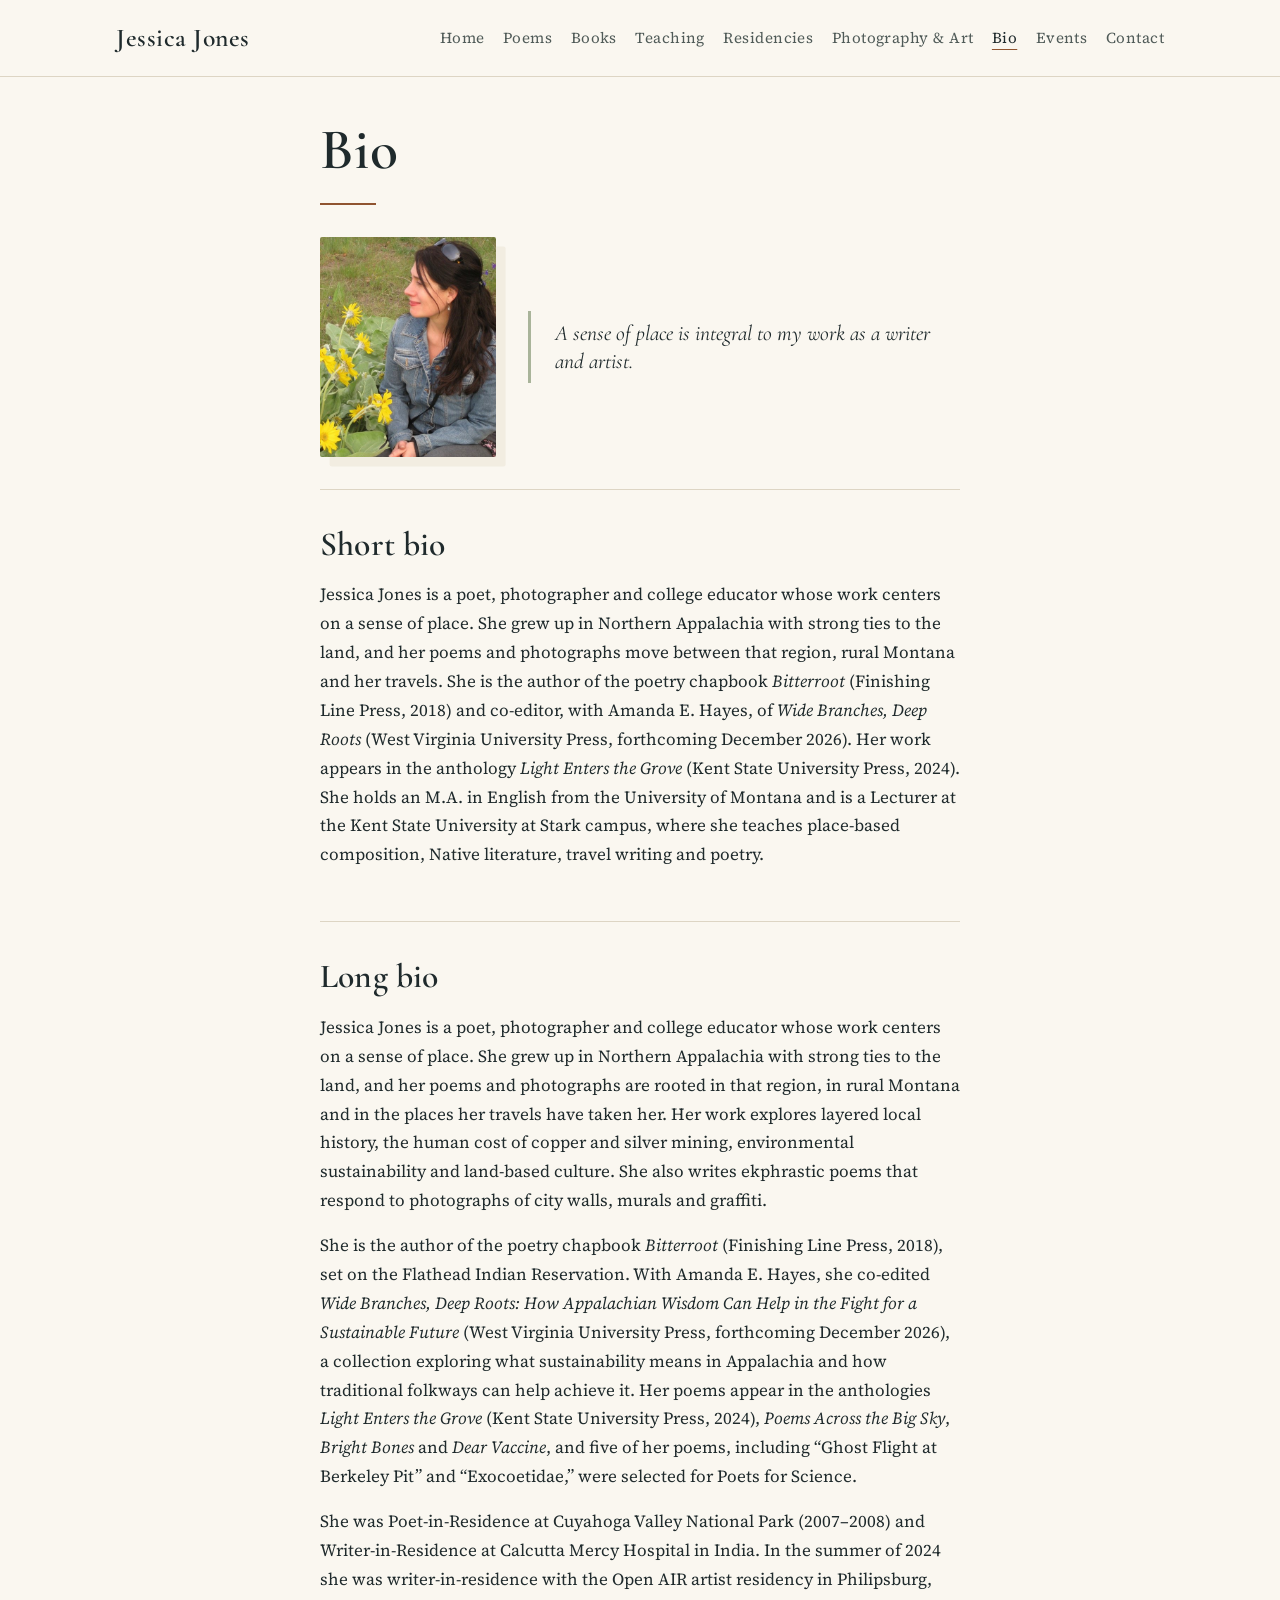
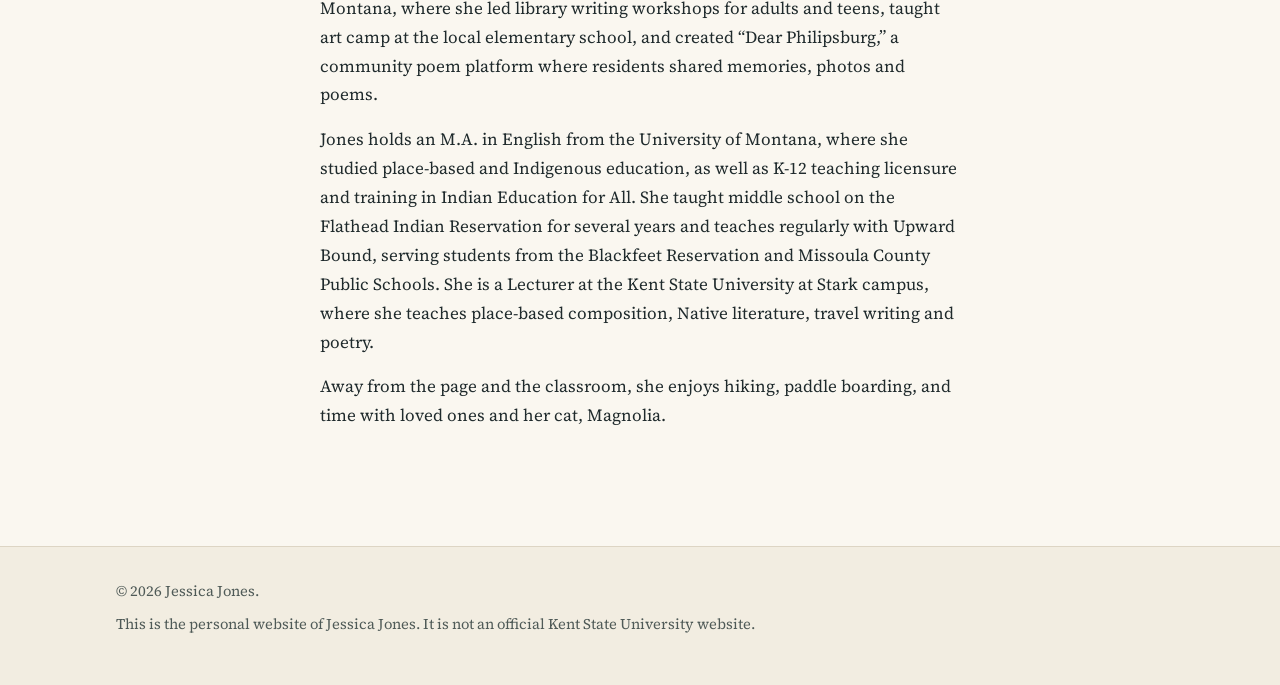
==== bio.html @ 5ef58583 "Add Jessica Jones personal author and educator website Static HTML/CSS site with all text in content" ====
<!doctype html>
<html lang="en" class="no-js">
<head>
  <meta charset="utf-8">
  <meta name="viewport" content="width=device-width, initial-scale=1">
  <script>document.documentElement.classList.remove("no-js");</script>
  <title>Bio · Jessica Jones</title>
  <meta name="description" content="Short and long biographies of Jessica Jones, poet, photographer and Lecturer at the Kent State University at Stark campus.">
  <meta name="author" content="Jessica Jones">
  <!-- DRAFT: remove this line when the site is ready to appear in search engines -->
  <meta name="robots" content="noindex, nofollow">
  <link rel="canonical" href="https://jdogherman.github.io/jessica-jones-site/bio.html">

  <!-- Open Graph / social sharing -->
  <meta property="og:type" content="website">
  <meta property="og:site_name" content="Jessica Jones">
  <meta property="og:title" content="Bio · Jessica Jones">
  <meta property="og:description" content="Short and long biographies of Jessica Jones, poet, photographer and Lecturer at the Kent State University at Stark campus.">
  <meta property="og:url" content="https://jdogherman.github.io/jessica-jones-site/bio.html">
  <meta property="og:image" content="https://jdogherman.github.io/jessica-jones-site/images/og-image.jpg">
  <meta name="twitter:card" content="summary_large_image">

  <link rel="preconnect" href="https://fonts.googleapis.com">
  <link rel="preconnect" href="https://fonts.gstatic.com" crossorigin>
  <link rel="stylesheet" href="https://fonts.googleapis.com/css2?family=Cormorant+Garamond:ital,wght@0,500;0,600;1,500&amp;family=Source+Serif+4:ital,opsz,wght@0,8..60,400;0,8..60,500;1,8..60,400&amp;display=swap">
  <link rel="stylesheet" href="assets/css/style.css">
  <link rel="icon" href="data:image/svg+xml,%3Csvg xmlns='http://www.w3.org/2000/svg' viewBox='0 0 32 32'%3E%3Crect width='32' height='32' rx='4' fill='%233d5a40'/%3E%3Ctext x='16' y='22' font-family='Georgia,serif' font-size='16' text-anchor='middle' fill='%23faf7f0'%3EJJ%3C/text%3E%3C/svg%3E">
  <script src="assets/js/site.js" defer></script>
</head>
<body data-page="bio">
  <a class="skip-link" href="#main">Skip to content</a>

  <header class="site-header">
    <div class="header-inner">
      <a class="site-name" href="index.html">Jessica Jones</a>
      <button class="nav-toggle" type="button" aria-expanded="false" aria-controls="site-nav">Menu</button>
      <nav id="site-nav" aria-label="Main">
        <ul>
          <li><a href="index.html">Home</a></li>
          <li><a href="poems.html">Poems</a></li>
          <li><a href="books.html">Books</a></li>
          <li><a href="teaching.html">Teaching</a></li>
          <li><a href="residencies.html">Residencies</a></li>
          <li><a href="photography.html">Photography &amp; Art</a></li>
          <li><a href="bio.html" aria-current="page">Bio</a></li>
          <li><a href="events.html">Events</a></li>
          <li><a href="contact.html">Contact</a></li>
        </ul>
      </nav>
    </div>
  </header>

  <main id="main" tabindex="-1">
    <header class="page-head">
      <h1>Bio</h1>
    </header>
    <div id="content" aria-busy="true">
      <noscript><p>This site needs JavaScript turned on to show its content.</p></noscript>
    </div>
  </main>

  <footer class="site-footer">
    <div class="footer-inner">
      <p>&copy; <span id="year">2026</span> Jessica Jones.</p>
      <p id="disclaimer">This is the personal website of Jessica Jones. It is not an official Kent State University website.</p>
    </div>
  </footer>
</body>
</html>
---- assets/css/style.css ----
/* ==========================================================
   Jessica Jones: personal site styles
   Colours: off-white paper, deep ink, Appalachian moss
   and Montana copper / sage.
   ========================================================== */

:root {
  --paper: #faf7f0;
  --paper-deep: #f2ede1;
  --ink: #1f2a2c;
  --ink-soft: #4f5a57;      /* 6.6:1 on paper */
  --moss: #3d5a40;          /* 7.0:1 on paper */
  --copper: #8f5430;        /* 5.6:1 on paper */
  --sage: #a9b49a;
  --rule: #ddd5c4;
  --ph-bg: #fff4d6;
  --ph-ink: #6b4a00;

  --serif-display: "Cormorant Garamond", "Garamond", "Georgia", serif;
  --serif-text: "Source Serif 4", "Georgia", "Times New Roman", serif;

  --measure: 40rem;
  --wide: 68rem;
  --gutter: 1.25rem;
}

*, *::before, *::after { box-sizing: border-box; }

html { -webkit-text-size-adjust: 100%; }

body {
  margin: 0;
  background: var(--paper);
  color: var(--ink);
  font-family: var(--serif-text);
  font-size: 1.0625rem;
  line-height: 1.7;
  font-optical-sizing: auto;
}

img { max-width: 100%; height: auto; display: block; }

a {
  color: var(--moss);
  text-decoration-thickness: 1px;
  text-underline-offset: 0.18em;
}
a:hover { color: var(--copper); }

:focus-visible {
  outline: 3px solid var(--copper);
  outline-offset: 3px;
  border-radius: 2px;
}

h1, h2, h3 {
  font-family: var(--serif-display);
  font-weight: 600;
  line-height: 1.15;
  color: var(--ink);
  letter-spacing: 0.005em;
}
h1 { font-size: clamp(2.4rem, 7vw, 3.6rem); margin: 0 0 0.5rem; }
h2 { font-size: clamp(1.6rem, 4.5vw, 2.1rem); margin: 0 0 1rem; }
h3 { font-size: 1.4rem; margin: 0 0 0.35rem; }

p { margin: 0 0 1rem; }

.skip-link {
  position: absolute; left: -999px; top: 0;
  background: var(--ink); color: var(--paper);
  padding: 0.6rem 1rem; z-index: 10;
}
.skip-link:focus { left: 1rem; top: 1rem; }

.visually-hidden {
  position: absolute !important; width: 1px; height: 1px;
  overflow: hidden; clip: rect(0 0 0 0); white-space: nowrap;
}

/* ---------- Header & nav ---------- */
.site-header {
  border-bottom: 1px solid var(--rule);
}
.header-inner {
  max-width: var(--wide);
  margin: 0 auto;
  padding: 1rem var(--gutter);
  display: flex; flex-wrap: wrap; align-items: center;
  justify-content: space-between; gap: 0.5rem 1.5rem;
}
.site-name {
  font-family: var(--serif-display);
  font-size: 1.6rem; font-weight: 600;
  color: var(--ink); text-decoration: none;
  letter-spacing: 0.02em;
}
.site-name:hover { color: var(--moss); }

.nav-toggle {
  font: inherit; font-size: 0.95rem;
  background: none; color: var(--ink);
  border: 1px solid var(--rule); border-radius: 999px;
  padding: 0.35rem 0.95rem; cursor: pointer;
  min-height: 44px;
}
.nav-toggle:hover { border-color: var(--moss); color: var(--moss); }

#site-nav { flex-basis: 100%; display: none; }
#site-nav.is-open { display: block; }
.no-js #site-nav { display: block; }
#site-nav ul {
  list-style: none; margin: 0; padding: 0.5rem 0 0.25rem;
  display: grid; gap: 0.1rem;
}
#site-nav a {
  display: block; padding: 0.45rem 0;
  color: var(--ink-soft); text-decoration: none;
  font-size: 1rem; letter-spacing: 0.03em;
}
#site-nav a:hover { color: var(--moss); }
#site-nav a[aria-current="page"] {
  color: var(--ink);
  text-decoration: underline;
  text-decoration-color: var(--copper);
  text-underline-offset: 0.4em;
}

@media (min-width: 60rem) {
  .nav-toggle { display: none; }
  #site-nav { display: block; flex-basis: auto; }
  #site-nav ul { display: flex; flex-wrap: wrap; gap: 0 1.15rem; padding: 0; }
  #site-nav a { font-size: 0.95rem; padding: 0.3rem 0; }
}

/* ---------- Main ---------- */
main {
  max-width: var(--wide);
  margin: 0 auto;
  padding: 2.5rem var(--gutter) 4rem;
}
.page-head { max-width: var(--measure); margin: 0 auto 2rem; }
.page-head h1 { margin-bottom: 0.25rem; }
.page-head::after {
  content: ""; display: block; width: 3.5rem; height: 2px;
  background: var(--copper); margin-top: 1.25rem;
}

#content > *, .measure { max-width: var(--measure); margin-left: auto; margin-right: auto; }
#content > .wide, #content > .gallery, #content > .hero { max-width: var(--wide); }

.section { padding: 2.25rem 0; border-top: 1px solid var(--rule); }

.lede { font-size: 1.15rem; color: var(--ink); }
.eyebrow {
  font-size: 0.8rem; letter-spacing: 0.14em; text-transform: uppercase;
  color: var(--copper); margin-bottom: 0.4rem;
}
.more { font-style: italic; }

/* ---------- Home ---------- */
.hero {
  display: grid; gap: 2rem; align-items: center;
  padding: 0.5rem 0 2.5rem;
}
.hero-name { font-size: clamp(2.8rem, 10vw, 4.6rem); font-weight: 500; margin: 0; }
.hero-tagline {
  font-family: var(--serif-display); font-style: italic;
  font-size: clamp(1.3rem, 3.5vw, 1.65rem); color: var(--moss);
  margin: 0.35rem 0 0.75rem;
}
.hero-title { color: var(--ink-soft); margin: 0; }
.hero-photo { max-width: 22rem; }
@media (min-width: 46rem) {
  .hero { grid-template-columns: 1.4fr 1fr; gap: 3rem; padding-top: 1.5rem; }
  .hero-photo { justify-self: end; width: 100%; }
}

.headshot {
  width: 100%; aspect-ratio: 4 / 5; object-fit: cover;
  border-radius: 2px;
  box-shadow: 0.6rem 0.6rem 0 var(--paper-deep);
}
.headshot.small { max-width: 11rem; }

.intro { border-top: none; padding-top: 0.5rem; }
.intro .lede p:first-child::first-letter {
  font-family: var(--serif-display);
  float: left; font-size: 3.6em; line-height: 0.85;
  padding: 0.08em 0.1em 0 0; color: var(--moss);
}

.pull-quote { margin: 0; padding: 0.5rem 0 0.5rem 1.5rem; border-left: 3px solid var(--sage); }
.pull-quote blockquote { margin: 0; }
.pull-quote p {
  font-family: var(--serif-display); font-style: italic;
  font-size: clamp(1.6rem, 4.5vw, 2.15rem); line-height: 1.3; margin: 0;
}
.pull-quote figcaption { margin-top: 0.75rem; color: var(--ink-soft); font-size: 0.95rem; }
.pull-quote.small p { font-size: 1.35rem; }
.quote-section { padding: 3rem 0; }

.cards { display: grid; gap: 1.5rem; }
@media (min-width: 40rem) { .cards { grid-template-columns: 1fr 1fr; } }
.card {
  background: var(--paper-deep);
  border-radius: 3px; overflow: hidden;
  display: flex; flex-direction: column;
}
.card-media { background: var(--paper-deep); }
.card-media .img-ph { aspect-ratio: 2 / 3; max-height: 16rem; width: 100%; }
.card-media img.cover { height: 16rem; width: 100%; object-fit: contain; padding: 1rem 0 0; }
.card-body { padding: 1.25rem 1.25rem 0.75rem; }

.teaser { display: grid; gap: 1.5rem; align-items: start; }
@media (min-width: 40rem) { .teaser { grid-template-columns: 1fr 1fr; } }

.explore { list-style: none; margin: 0; padding: 0; display: grid; gap: 0; }
@media (min-width: 40rem) { .explore { grid-template-columns: 1fr 1fr; column-gap: 2rem; } }
.explore a {
  display: block; padding: 0.85rem 0; text-decoration: none;
  border-bottom: 1px solid var(--rule); color: var(--ink);
}
.explore-label { display: block; font-family: var(--serif-display); font-size: 1.35rem; font-weight: 600; }
.explore-blurb { display: block; color: var(--ink-soft); font-size: 0.95rem; }
.explore a:hover .explore-label { color: var(--moss); }

/* ---------- Lists & entries ---------- */
.credits, .tidy, .anthologies, .events { list-style: none; margin: 0; padding: 0; }
.credits li { padding: 0.55rem 0; border-bottom: 1px dotted var(--rule); }
.credit-title { font-weight: 500; display: block; }
.credit-meta, .book-meta { color: var(--ink-soft); font-size: 0.95rem; }
.tidy li { padding: 0.3rem 0 0.3rem 1.2rem; position: relative; }
.tidy li::before {
  content: ""; position: absolute; left: 0; top: 0.95em;
  width: 0.45rem; height: 1px; background: var(--copper);
}
.anthologies li { padding: 1rem 0; border-bottom: 1px dotted var(--rule); }
.anthologies li:first-child { padding-top: 0; }
.anthologies p { margin-bottom: 0.35rem; }

.stack { display: grid; gap: 0; }
.entry { padding: 1.25rem 0; }
.entry + .entry { border-top: 1px dotted var(--rule); }
.residency { padding: 2rem 0; }
#content > .stack > .residency:first-child { border-top: none; padding-top: 0; }

.book { display: grid; gap: 2rem; border-top: none; padding-top: 0; }
.book-cover { max-width: 14rem; }
.book-cover .cover, .book-cover .img-ph { width: 100%; box-shadow: 0.5rem 0.5rem 0 var(--paper-deep); }
.book-cover .img-ph { aspect-ratio: 2 / 3; }
@media (min-width: 40rem) { .book { grid-template-columns: 14rem 1fr; align-items: start; } }

.button {
  display: inline-block; padding: 0.6rem 1.2rem;
  background: var(--moss); color: var(--paper);
  border-radius: 2px; text-decoration: none; min-height: 44px;
}
.button:hover { background: var(--copper); color: var(--paper); }

.events li { display: grid; gap: 0.25rem; padding: 0.85rem 0; border-bottom: 1px dotted var(--rule); }
@media (min-width: 36rem) { .events li { grid-template-columns: 9rem 1fr; gap: 1.25rem; } }
.event-date { font-family: var(--serif-display); font-weight: 600; font-size: 1.1rem; margin: 0; }
.event-title { margin: 0; }
.events .credit-meta { margin: 0; }

.contact-email { font-family: var(--serif-display); font-size: 1.6rem; }

.bio-head { display: grid; gap: 1.5rem; align-items: center; padding-bottom: 2rem; }
@media (min-width: 36rem) { .bio-head { grid-template-columns: 11rem 1fr; gap: 2rem; } }

.poem-text { white-space: pre-wrap; font-size: 1.05rem; line-height: 1.75; }

/* ---------- Gallery ---------- */
.gallery {
  list-style: none; margin: 2rem auto 0; padding: 0;
  display: grid; gap: 2.5rem;
}
@media (min-width: 46rem) { .gallery { grid-template-columns: 1fr 1fr; gap: 2.5rem 2rem; } }
.gallery figure, .teaser-photo { margin: 0; }
.photo { width: 100%; aspect-ratio: 4 / 3; object-fit: cover; background: var(--paper-deep); }
.gallery figcaption, .teaser-photo figcaption {
  margin-top: 0.6rem; font-family: var(--serif-display); font-size: 1.2rem;
}
.caption { display: block; font-family: var(--serif-text); font-size: 0.95rem; color: var(--ink-soft); }

/* ---------- Placeholders (visible until content is added) ---------- */
.placeholder {
  background: var(--ph-bg); color: var(--ph-ink);
  border: 1px dashed #c99a2e; border-radius: 3px;
  padding: 0 0.3em; font-style: normal;
  font-family: var(--serif-text); font-size: 0.92em; font-weight: 400;
}
.img-ph {
  display: flex; align-items: center; justify-content: center;
  text-align: center; padding: 1rem; min-height: 10rem; width: 100%;
  background: repeating-linear-gradient(135deg, var(--paper-deep) 0 12px, #ece5d5 12px 24px);
  border: 1px dashed var(--sage); border-radius: 2px;
  font-size: 0.9rem; color: var(--ink-soft);
}
.img-ph.headshot { aspect-ratio: 4 / 5; }
.img-ph.photo { aspect-ratio: 4 / 3; }

.load-error {
  border: 1px solid var(--copper); padding: 1rem 1.25rem; background: #fff;
}

/* ---------- Footer ---------- */
.site-footer {
  border-top: 1px solid var(--rule);
  background: var(--paper-deep);
  color: var(--ink-soft); font-size: 0.92rem;
}
.footer-inner {
  max-width: var(--wide); margin: 0 auto;
  padding: 2rem var(--gutter) 2.5rem;
}
.footer-inner p { margin: 0 0 0.5rem; max-width: var(--measure); }
.footer-nav { list-style: none; padding: 0; margin: 0 0 1rem; display: flex; flex-wrap: wrap; gap: 0.25rem 1rem; }
.footer-nav a { color: var(--ink-soft); }

@media (prefers-reduced-motion: no-preference) {
  a, .button, .nav-toggle { transition: color 0.15s, background-color 0.15s, border-color 0.15s; }
}

@media print {
  .site-header nav, .nav-toggle, .skip-link { display: none !important; }
  body { background: #fff; }
}
.no-js .nav-toggle { display: none; }

.book-blurb { margin: 0; }
.book-blurb blockquote { margin: 0; padding-left: 1.25rem; border-left: 3px solid var(--sage); }
.book-blurb figcaption { color: var(--ink-soft); font-size: 0.95rem; margin-top: 0.5rem; }

.antho-cover { width: 6rem; margin-bottom: 1rem; }
@media (min-width: 36rem) {
  .anthologies li.has-cover { display: grid; grid-template-columns: 6rem 1fr; gap: 1.25rem; align-items: start; }
  .antho-cover { margin-bottom: 0; }
}
.antho-cover .cover { width: 100%; box-shadow: 0.35rem 0.35rem 0 var(--paper-deep); }
.antho-cover .img-ph { aspect-ratio: 3 / 4; min-height: 0; font-size: 0.7rem; padding: 0.4rem; }
.book-blurb.small { margin: 0.5rem 0 0.75rem; }
.book-blurb.small blockquote p { font-size: 0.98rem; }

/* Artwork: shown uncropped, at its own shape */
.art-section { margin-top: 3rem; }
.art-gallery { margin-top: 1rem; align-items: start; }
.art { width: 100%; max-height: 34rem; object-fit: contain; object-position: left top; background: transparent; }
.art-gallery figure { max-width: 26rem; }

.event-photos { display: grid; gap: 1.75rem; margin-bottom: 2rem; align-items: start; }
@media (min-width: 40rem) { .event-photos { grid-template-columns: 1fr 1fr; } }
#content > .event-photos { max-width: var(--wide); }
.event-photo { margin: 0; }
.event-img { aspect-ratio: 4 / 3; object-fit: cover; }
.event-img { width: 100%; height: auto; border-radius: 2px; }
.event-photo figcaption { margin-top: 0.6rem; font-size: 0.98rem; }

.edited { border-top: none; padding-top: 0; }
.edited .book { padding-top: 0.5rem; }
.edited h3 { font-size: 1.6rem; }
.edited + .book { border-top: 1px solid var(--rule); padding-top: 2.25rem; }
.book-actions { display: flex; flex-wrap: wrap; align-items: center; gap: 0.75rem 1.5rem; }

/* Featured work: widen to fit three cards side by side */
#content > .featured { max-width: 60rem; }
@media (min-width: 52rem) { .cards-3 { grid-template-columns: repeat(3, 1fr); } }
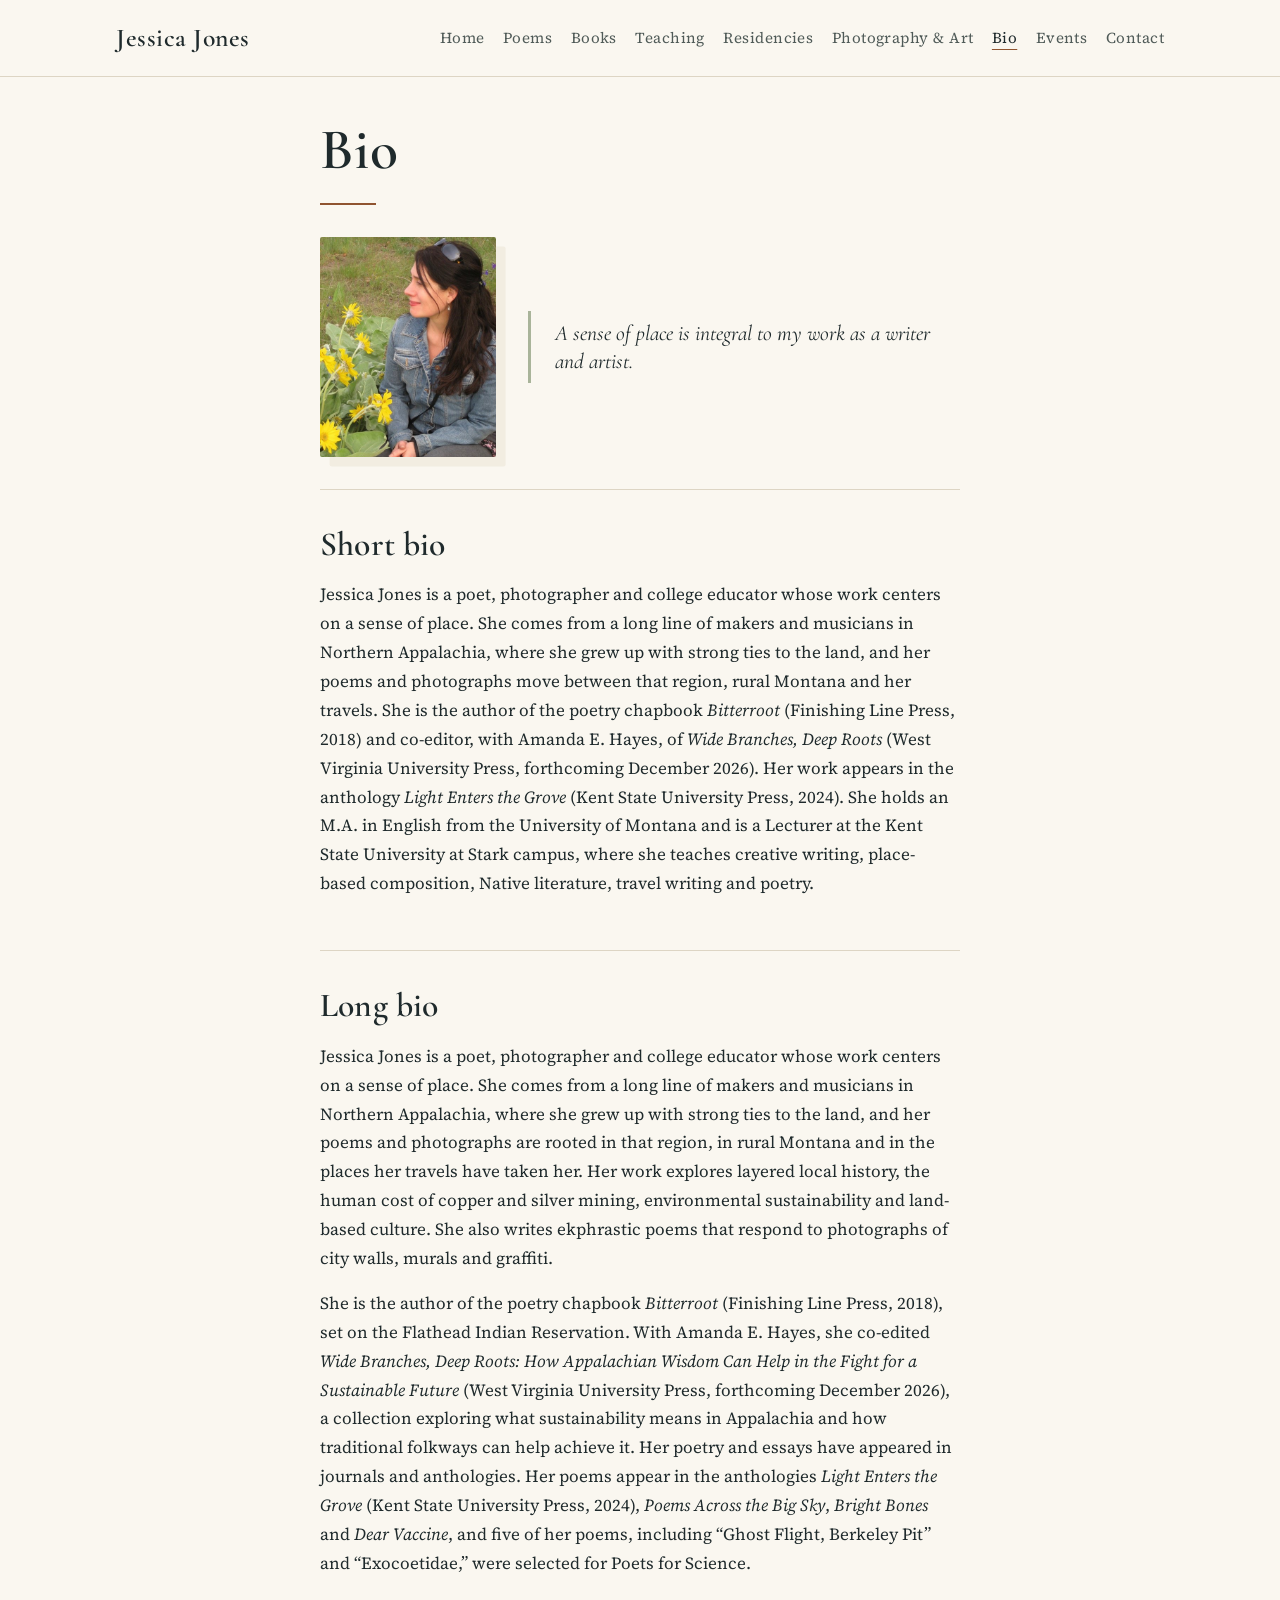
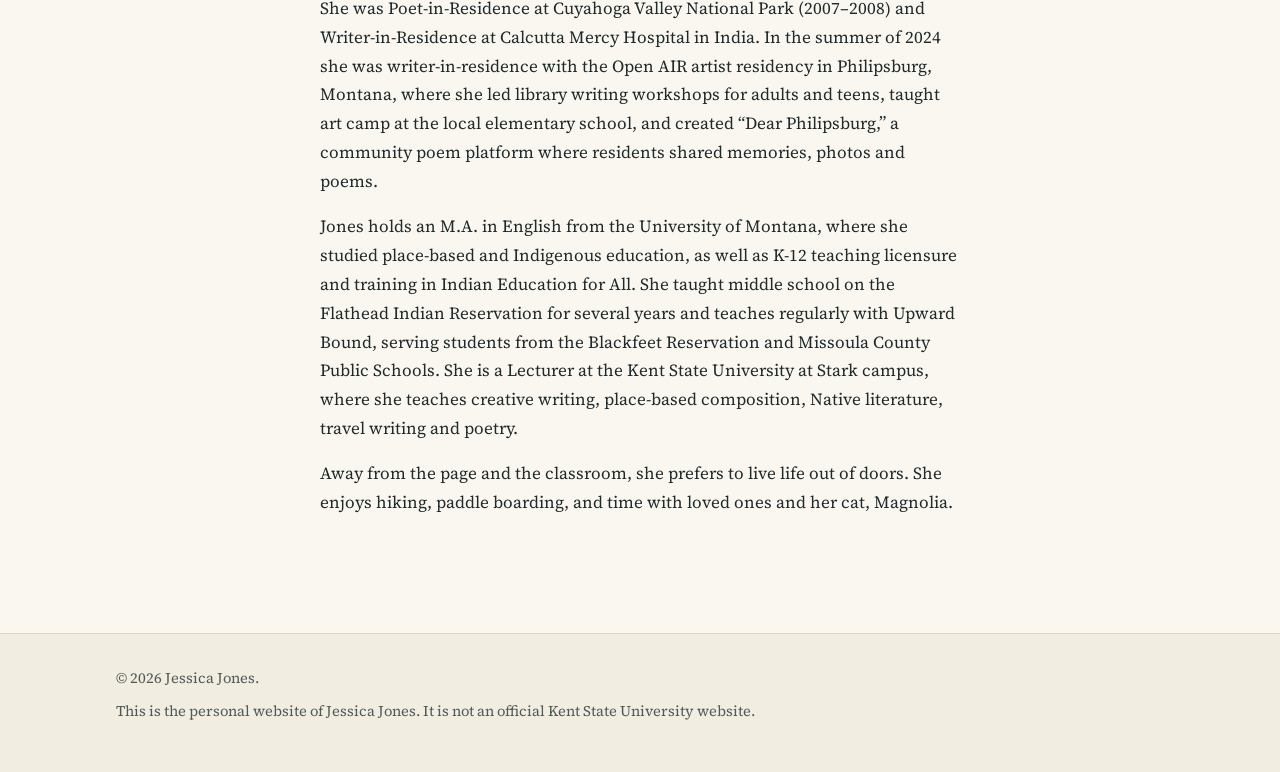
==== commit c953d2a1: "Add version tags to CSS/JS links so browsers fetch updates Co-Authored-By: Claude Opus 5.5 <noreply@" ====
--- a/bio.html
+++ b/bio.html
@@ -23,9 +23,9 @@
   <link rel="preconnect" href="https://fonts.googleapis.com">
   <link rel="preconnect" href="https://fonts.gstatic.com" crossorigin>
   <link rel="stylesheet" href="https://fonts.googleapis.com/css2?family=Cormorant+Garamond:ital,wght@0,500;0,600;1,500&amp;family=Source+Serif+4:ital,opsz,wght@0,8..60,400;0,8..60,500;1,8..60,400&amp;display=swap">
-  <link rel="stylesheet" href="assets/css/style.css">
+  <link rel="stylesheet" href="assets/css/style.css?v=202611152250">
   <link rel="icon" href="data:image/svg+xml,%3Csvg xmlns='http://www.w3.org/2000/svg' viewBox='0 0 32 32'%3E%3Crect width='32' height='32' rx='4' fill='%233d5a40'/%3E%3Ctext x='16' y='22' font-family='Georgia,serif' font-size='16' text-anchor='middle' fill='%23faf7f0'%3EJJ%3C/text%3E%3C/svg%3E">
-  <script src="assets/js/site.js" defer></script>
+  <script src="assets/js/site.js?v=202611152250" defer></script>
 </head>
 <body data-page="bio">
   <a class="skip-link" href="#main">Skip to content</a>
--- a/assets/css/style.css
+++ b/assets/css/style.css
@@ -269,7 +269,11 @@
 .bio-head { display: grid; gap: 1.5rem; align-items: center; padding-bottom: 2rem; }
 @media (min-width: 36rem) { .bio-head { grid-template-columns: 11rem 1fr; gap: 2rem; } }
 
-.poem-text { white-space: pre-wrap; font-size: 1.05rem; line-height: 1.75; }
+/* Featured poems keep their exact spacing; very wide lines scroll inside the poem, never the page */
+.poem { max-width: 100%; }
+.poem-scroll { overflow-x: auto; margin: 1.25rem 0 1rem; padding-bottom: 0.5rem; }
+.poem-text { white-space: pre; font-size: 1rem; line-height: 1.75; width: max-content; }
+@media (max-width: 40rem) { .poem-text { font-size: 0.85rem; } }
 
 /* ---------- Gallery ---------- */
 .gallery {
@@ -350,7 +354,7 @@
 .art-gallery figure { max-width: 26rem; }
 
 .event-photos { display: grid; gap: 1.75rem; margin-bottom: 2rem; align-items: start; }
-@media (min-width: 40rem) { .event-photos { grid-template-columns: 1fr 1fr; } }
+@media (min-width: 40rem) { .event-photos { grid-template-columns: repeat(auto-fit, minmax(17rem, 1fr)); } }
 #content > .event-photos { max-width: var(--wide); }
 .event-photo { margin: 0; }
 .event-img { aspect-ratio: 4 / 3; object-fit: cover; }
@@ -366,3 +370,12 @@
 /* Featured work: widen to fit three cards side by side */
 #content > .featured { max-width: 60rem; }
 @media (min-width: 52rem) { .cards-3 { grid-template-columns: repeat(3, 1fr); } }
+
+.residency-body { display: grid; gap: 1.25rem; }
+.residency-photo { margin: 0; max-width: 18rem; }
+.res-img { width: 100%; border-radius: 2px; }
+.residency-photo figcaption { margin-top: 0.5rem; font-size: 0.92rem; color: var(--ink-soft); }
+@media (min-width: 40rem) { .residency-body { grid-template-columns: 1fr 14rem; gap: 2rem; align-items: start; } }
+.residency-photos { display: grid; gap: 1.25rem; }
+@media (max-width: 39.99rem) { .residency-photos { grid-template-columns: 1fr 1fr; } .residency-photo { max-width: none; } }
+.event-img.fit { aspect-ratio: auto; object-fit: contain; }
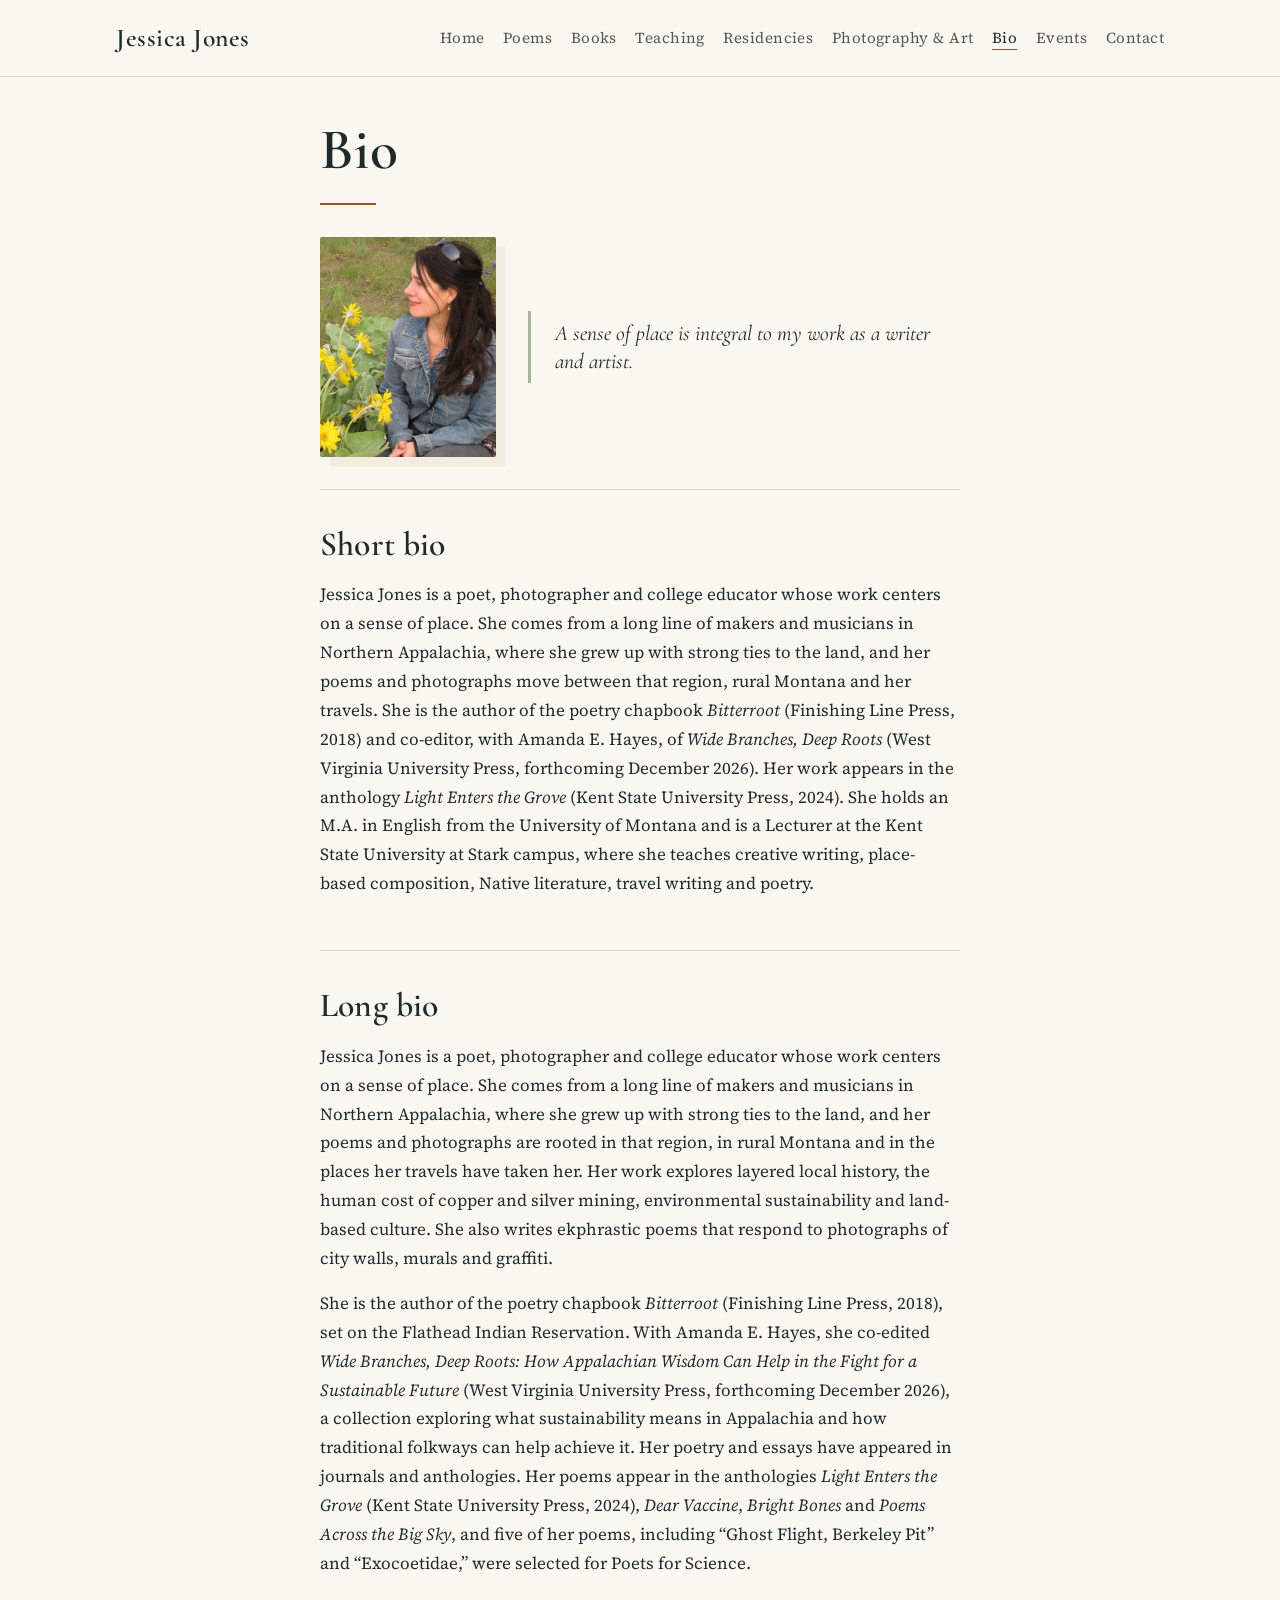
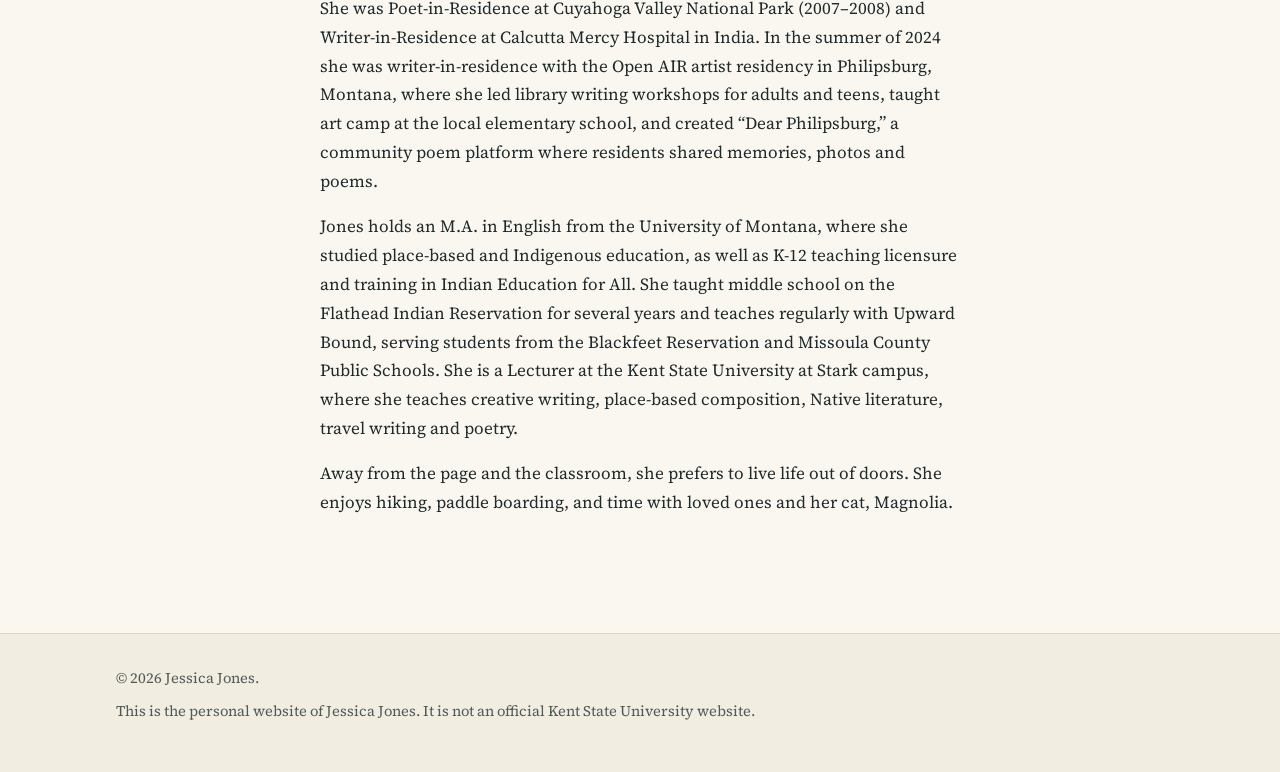
==== commit 3d47c926: "Remove divider above the Bitterroot "About the book" description Co-Authored-By: Claude Opus 5.5 <no" ====
--- a/bio.html
+++ b/bio.html
@@ -23,9 +23,9 @@
   <link rel="preconnect" href="https://fonts.googleapis.com">
   <link rel="preconnect" href="https://fonts.gstatic.com" crossorigin>
   <link rel="stylesheet" href="https://fonts.googleapis.com/css2?family=Cormorant+Garamond:ital,wght@0,500;0,600;1,500&amp;family=Source+Serif+4:ital,opsz,wght@0,8..60,400;0,8..60,500;1,8..60,400&amp;display=swap">
-  <link rel="stylesheet" href="assets/css/style.css?v=202611152250">
+  <link rel="stylesheet" href="assets/css/style.css?v=202611162040">
   <link rel="icon" href="data:image/svg+xml,%3Csvg xmlns='http://www.w3.org/2000/svg' viewBox='0 0 32 32'%3E%3Crect width='32' height='32' rx='4' fill='%233d5a40'/%3E%3Ctext x='16' y='22' font-family='Georgia,serif' font-size='16' text-anchor='middle' fill='%23faf7f0'%3EJJ%3C/text%3E%3C/svg%3E">
-  <script src="assets/js/site.js?v=202611152250" defer></script>
+  <script src="assets/js/site.js?v=202611161913" defer></script>
 </head>
 <body data-page="bio">
   <a class="skip-link" href="#main">Skip to content</a>
--- a/assets/css/style.css
+++ b/assets/css/style.css
@@ -379,3 +379,6 @@
 .residency-photos { display: grid; gap: 1.25rem; }
 @media (max-width: 39.99rem) { .residency-photos { grid-template-columns: 1fr 1fr; } .residency-photo { max-width: none; } }
 .event-img.fit { aspect-ratio: auto; object-fit: contain; }
+
+/* The Bitterroot description continues the book entry: no divider above it */
+#about-bitterroot { border-top: none; padding-top: 0.5rem; }
